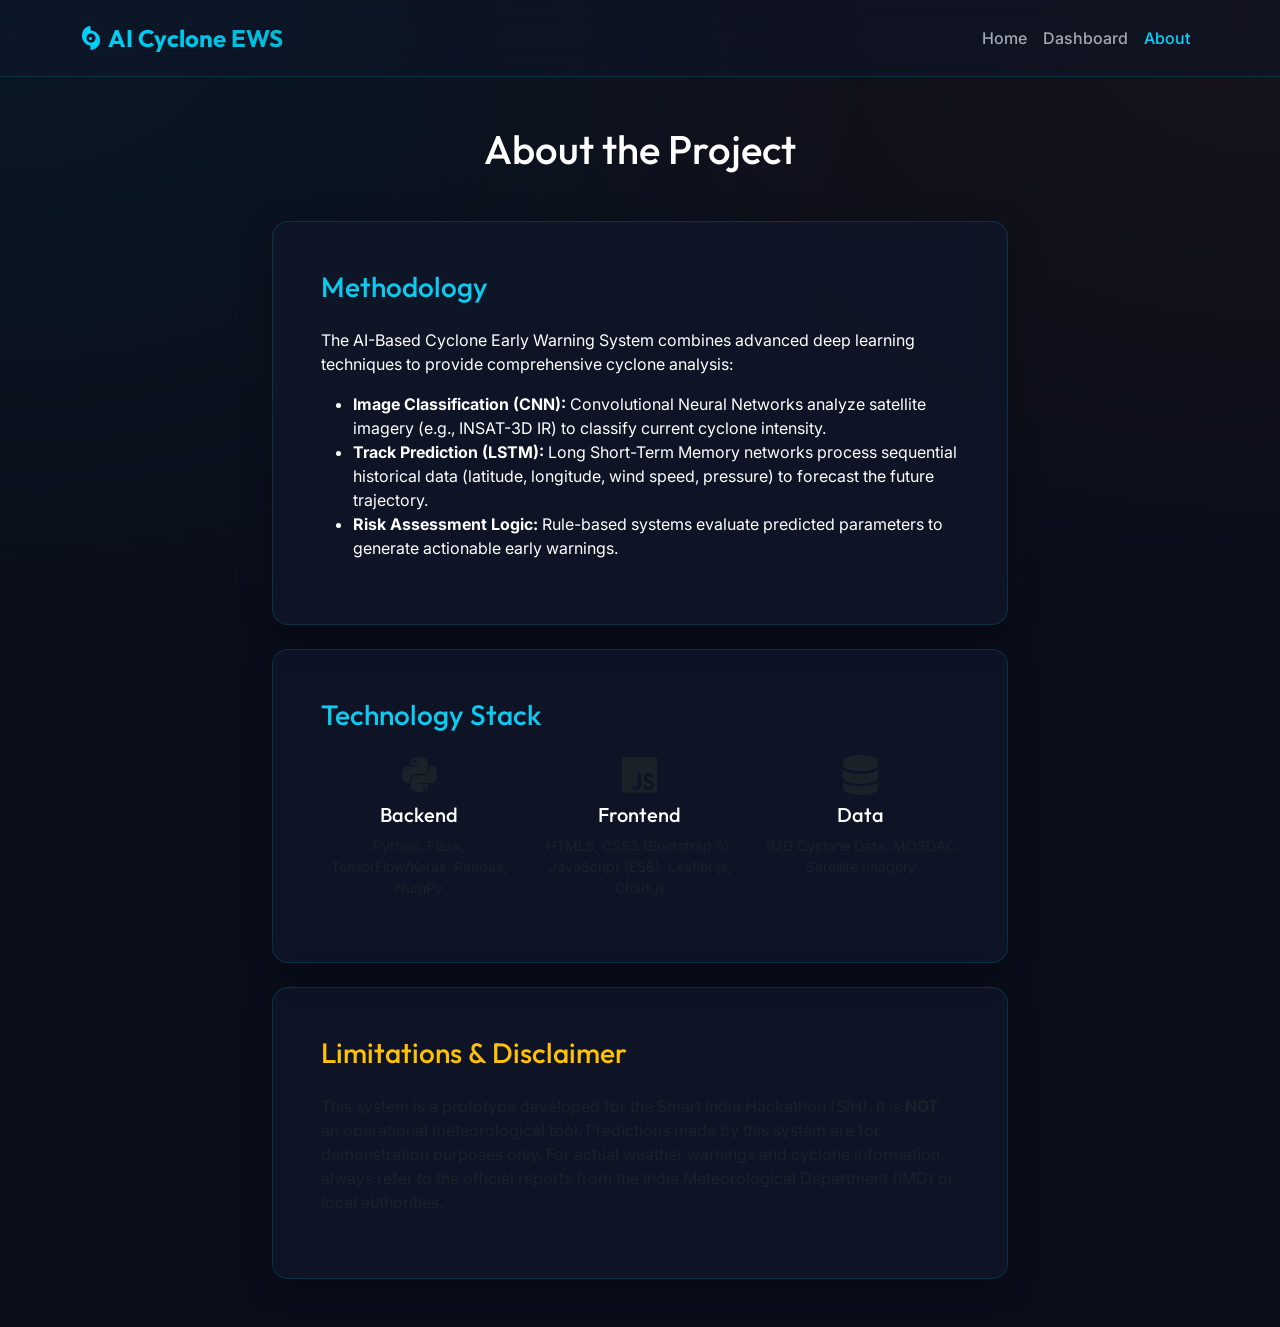
==== templates/about.html @ 35f4f4a5 "Add cyclone early warning system" ====
<!DOCTYPE html>
<html lang="en">
<head>
    <meta charset="UTF-8">
    <meta name="viewport" content="width=device-width, initial-scale=1.0">
    <title>AI Cyclone EWS | About</title>
    <link href="https://fonts.googleapis.com/css2?family=Inter:wght@300;400;500;600&family=Outfit:wght@400;600;700&display=swap" rel="stylesheet">
    <link href="https://cdn.jsdelivr.net/npm/bootstrap@5.3.0/dist/css/bootstrap.min.css" rel="stylesheet">
    <link rel="stylesheet" href="https://cdnjs.cloudflare.com/ajax/libs/font-awesome/6.4.0/css/all.min.css" />
    <link rel="stylesheet" href="/static/css/style.css">
</head>
<body>
    <!-- Navbar -->
    <nav class="navbar navbar-expand-lg navbar-dark navbar-glass sticky-top">
        <div class="container">
            <a class="navbar-brand" href="/">
                <i class="fa-solid fa-hurricane me-2 text-info"></i>AI Cyclone EWS
            </a>
            <button class="navbar-toggler" type="button" data-bs-toggle="collapse" data-bs-target="#navbarNav">
                <span class="navbar-toggler-icon"></span>
            </button>
            <div class="collapse navbar-collapse" id="navbarNav">
                <ul class="navbar-nav ms-auto">
                    <li class="nav-item"><a class="nav-link" href="/">Home</a></li>
                    <li class="nav-item"><a class="nav-link" href="/dashboard">Dashboard</a></li>
                    <li class="nav-item"><a class="nav-link active" href="/about">About</a></li>
                </ul>
            </div>
        </div>
    </nav>

    <div class="container py-5">
        <h1 class="mb-5 text-center">About the Project</h1>
        
        <div class="row g-4">
            <div class="col-md-8 offset-md-2">
                <div class="glass-card p-5 mb-4">
                    <h3 class="mb-4 text-info">Methodology</h3>
                    <p>The AI-Based Cyclone Early Warning System combines advanced deep learning techniques to provide comprehensive cyclone analysis:</p>
                    <ul>
                        <li><strong>Image Classification (CNN):</strong> Convolutional Neural Networks analyze satellite imagery (e.g., INSAT-3D IR) to classify current cyclone intensity.</li>
                        <li><strong>Track Prediction (LSTM):</strong> Long Short-Term Memory networks process sequential historical data (latitude, longitude, wind speed, pressure) to forecast the future trajectory.</li>
                        <li><strong>Risk Assessment Logic:</strong> Rule-based systems evaluate predicted parameters to generate actionable early warnings.</li>
                    </ul>
                </div>
                
                <div class="glass-card p-5 mb-4">
                    <h3 class="mb-4 text-info">Technology Stack</h3>
                    <div class="row text-center">
                        <div class="col-4">
                            <i class="fa-brands fa-python fs-1 text-muted mb-2"></i>
                            <h5>Backend</h5>
                            <p class="small text-muted">Python, Flask, TensorFlow/Keras, Pandas, NumPy</p>
                        </div>
                        <div class="col-4">
                            <i class="fa-brands fa-js fs-1 text-muted mb-2"></i>
                            <h5>Frontend</h5>
                            <p class="small text-muted">HTML5, CSS3 (Bootstrap 5), JavaScript (ES6), Leaflet.js, Chart.js</p>
                        </div>
                        <div class="col-4">
                            <i class="fa-solid fa-database fs-1 text-muted mb-2"></i>
                            <h5>Data</h5>
                            <p class="small text-muted">IMD Cyclone Data, MOSDAC Satellite Imagery</p>
                        </div>
                    </div>
                </div>

                <div class="glass-card p-5">
                    <h3 class="mb-4 text-warning">Limitations & Disclaimer</h3>
                    <p class="text-muted">This system is a prototype developed for the Smart India Hackathon (SIH). It is <strong>NOT</strong> an operational meteorological tool. Predictions made by this system are for demonstration purposes only. For actual weather warnings and cyclone information, always refer to the official reports from the India Meteorological Department (IMD) or local authorities.</p>
                </div>
            </div>
        </div>
    </div>

    <script src="https://cdn.jsdelivr.net/npm/bootstrap@5.3.0/dist/js/bootstrap.bundle.min.js"></script>
</body>
</html>
---- static/css/style.css ----
/* Professional dark-theme dashboard styling */

:root {
  --bg-main: #0a0e1a;
  --bg-card: rgba(16, 24, 43, 0.7);
  --bg-glass: rgba(16, 24, 43, 0.4);
  --accent-cyan: #00d4ff;
  --accent-teal: #00b8d4;
  --accent-orange: #ff6b35;
  --accent-red: #ff3366;
  --accent-green: #00e676;
  --accent-yellow: #ffd600;
  --text-main: #ffffff;
  --text-muted: #a0aab2;
  --border-color: rgba(0, 212, 255, 0.15);
  --gradient-primary: linear-gradient(135deg, var(--accent-cyan), var(--accent-teal));
  --gradient-warning: linear-gradient(135deg, var(--accent-orange), var(--accent-red));
  --font-body: 'Inter', sans-serif;
  --font-heading: 'Outfit', sans-serif;
}

body {
  background-color: var(--bg-main);
  color: var(--text-main);
  font-family: var(--font-body);
  background-image: 
    radial-gradient(at 0% 0%, rgba(0, 212, 255, 0.05) 0px, transparent 50%),
    radial-gradient(at 100% 0%, rgba(255, 107, 53, 0.05) 0px, transparent 50%);
  background-attachment: fixed;
  min-height: 100vh;
  overflow-x: hidden;
}

h1, h2, h3, h4, h5, h6, .navbar-brand {
  font-family: var(--font-heading);
}

/* Glassmorphism Cards */
.glass-card {
  background: var(--bg-card);
  backdrop-filter: blur(12px);
  -webkit-backdrop-filter: blur(12px);
  border: 1px solid var(--border-color);
  border-radius: 16px;
  box-shadow: 0 8px 32px 0 rgba(0, 0, 0, 0.3);
  transition: transform 0.3s ease, box-shadow 0.3s ease, border-color 0.3s ease;
}

.glass-card:hover {
  transform: translateY(-2px);
  box-shadow: 0 12px 40px 0 rgba(0, 212, 255, 0.1);
  border-color: rgba(0, 212, 255, 0.3);
}

/* Navbar */
.navbar-glass {
  background: var(--bg-glass);
  backdrop-filter: blur(16px);
  -webkit-backdrop-filter: blur(16px);
  border-bottom: 1px solid var(--border-color);
  padding: 15px 0;
}

.navbar-brand {
  font-weight: 700;
  font-size: 1.5rem;
  background: var(--gradient-primary);
  -webkit-background-clip: text;
  -webkit-text-fill-color: transparent;
}

.nav-link {
  color: var(--text-muted) !important;
  font-weight: 500;
  transition: color 0.3s ease;
}

.nav-link:hover, .nav-link.active {
  color: var(--accent-cyan) !important;
}

/* Buttons */
.btn-gradient {
  background: var(--gradient-primary);
  color: #fff;
  border: none;
  border-radius: 8px;
  padding: 10px 24px;
  font-weight: 600;
  letter-spacing: 0.5px;
  transition: all 0.3s ease;
  box-shadow: 0 4px 15px rgba(0, 212, 255, 0.2);
}

.btn-gradient:hover {
  transform: translateY(-2px);
  box-shadow: 0 6px 20px rgba(0, 212, 255, 0.4);
  color: #fff;
}

/* Status Cards Row */
.status-card {
  display: flex;
  align-items: center;
  padding: 1.25rem;
  height: 100%;
}

.status-icon {
  width: 50px;
  height: 50px;
  border-radius: 12px;
  display: flex;
  align-items: center;
  justify-content: center;
  font-size: 1.5rem;
  margin-right: 15px;
  background: rgba(255, 255, 255, 0.05);
}

.status-icon.cyan { color: var(--accent-cyan); background: rgba(0, 212, 255, 0.1); }
.status-icon.orange { color: var(--accent-orange); background: rgba(255, 107, 53, 0.1); }
.status-icon.yellow { color: var(--accent-yellow); background: rgba(255, 214, 0, 0.1); }
.status-icon.red { color: var(--accent-red); background: rgba(255, 51, 102, 0.1); }
.status-icon.green { color: var(--accent-green); background: rgba(0, 230, 118, 0.1); }

.status-info h6 {
  color: var(--text-muted);
  font-size: 0.85rem;
  text-transform: uppercase;
  letter-spacing: 1px;
  margin-bottom: 5px;
}

.status-info h3 {
  margin: 0;
  font-size: 1.5rem;
  font-weight: 600;
}

/* Map Container */
#cyclone-map {
  height: 550px;
  border-radius: 12px;
  width: 100%;
  background-color: #050811;
  z-index: 1;
}

/* Chart Container */
.chart-container {
  position: relative;
  height: 250px;
  width: 100%;
  padding: 10px;
}

/* Drag and Drop Upload Area */
.upload-area {
  border: 2px dashed var(--border-color);
  border-radius: 12px;
  padding: 30px;
  text-align: center;
  transition: all 0.3s ease;
  cursor: pointer;
  background: rgba(0, 212, 255, 0.02);
}

.upload-area:hover, .upload-area.dragover {
  border-color: var(--accent-cyan);
  background: rgba(0, 212, 255, 0.05);
}

.upload-icon {
  font-size: 3rem;
  color: var(--accent-cyan);
  margin-bottom: 15px;
}

#imagePreviewContainer {
  margin-top: 15px;
  display: none;
}

#imagePreview {
  max-width: 100%;
  max-height: 250px;
  border-radius: 8px;
  box-shadow: 0 4px 12px rgba(0, 0, 0, 0.2);
}

/* Warning Panel */
.warning-panel {
  border: 1px solid var(--accent-orange);
  background: linear-gradient(180deg, rgba(255, 107, 53, 0.1) 0%, rgba(16, 24, 43, 0.7) 100%);
  position: relative;
  overflow: hidden;
}

.warning-panel::before {
  content: '';
  position: absolute;
  top: 0;
  left: 0;
  width: 100%;
  height: 3px;
  background: var(--gradient-warning);
}

/* Table Styling */
.table-dark {
  background-color: transparent;
  color: var(--text-main);
}
.table-dark th {
  border-bottom: 1px solid var(--border-color);
  color: var(--text-muted);
  font-weight: 500;
  font-size: 0.85rem;
  text-transform: uppercase;
}
.table-dark td {
  border-bottom: 1px solid rgba(255, 255, 255, 0.05);
  vertical-align: middle;
}
.table-dark tbody tr:hover {
  background-color: rgba(255, 255, 255, 0.03);
}

/* Disclaimer & Banners */
.disclaimer-banner {
  background: rgba(0, 0, 0, 0.5);
  border-bottom: 1px solid var(--border-color);
  padding: 8px 0;
  font-size: 0.85rem;
  text-align: center;
  color: var(--text-muted);
}

.demo-banner {
  background: rgba(255, 214, 0, 0.15);
  border-left: 4px solid var(--accent-yellow);
  color: var(--accent-yellow);
  padding: 10px 15px;
  border-radius: 4px;
  font-weight: 500;
  margin-bottom: 20px;
}

/* Progress Bars */
.progress {
  height: 8px;
  background-color: rgba(255, 255, 255, 0.1);
  border-radius: 4px;
}
.progress-bar {
  background: var(--gradient-primary);
  border-radius: 4px;
}

/* Animations */
@keyframes pulse-red {
  0% { box-shadow: 0 0 0 0 rgba(255, 51, 102, 0.7); }
  70% { box-shadow: 0 0 0 15px rgba(255, 51, 102, 0); }
  100% { box-shadow: 0 0 0 0 rgba(255, 51, 102, 0); }
}

.pulse-high {
  animation: pulse-red 2s infinite;
  border-radius: 50%;
}

/* Custom Scrollbar */
::-webkit-scrollbar {
  width: 8px;
  height: 8px;
}
::-webkit-scrollbar-track {
  background: var(--bg-main);
}
::-webkit-scrollbar-thumb {
  background: rgba(255, 255, 255, 0.2);
  border-radius: 4px;
}
::-webkit-scrollbar-thumb:hover {
  background: var(--accent-cyan);
}

/* Form Controls */
.form-select, .form-control {
  background-color: rgba(0, 0, 0, 0.2);
  border: 1px solid var(--border-color);
  color: #fff;
}
.form-select:focus, .form-control:focus {
  background-color: rgba(0, 0, 0, 0.3);
  border-color: var(--accent-cyan);
  box-shadow: 0 0 0 0.25rem rgba(0, 212, 255, 0.25);
  color: #fff;
}
.form-select option {
  background-color: var(--bg-main);
  color: #fff;
}

/* Toast */
.toast-container {
  z-index: 1060;
}
.toast {
  background: var(--bg-card);
  backdrop-filter: blur(12px);
  border: 1px solid var(--border-color);
  color: white;
}
.toast-header {
  background: rgba(0, 0, 0, 0.2);
  color: white;
  border-bottom: 1px solid rgba(255, 255, 255, 0.1);
}

/* Custom Risk Badges */
.badge-risk-low { background-color: rgba(0, 230, 118, 0.2); color: var(--accent-green); border: 1px solid var(--accent-green); }
.badge-risk-moderate { background-color: rgba(255, 214, 0, 0.2); color: var(--accent-yellow); border: 1px solid var(--accent-yellow); }
.badge-risk-high { background-color: rgba(255, 107, 53, 0.2); color: var(--accent-orange); border: 1px solid var(--accent-orange); }
.badge-risk-extreme { background-color: rgba(255, 51, 102, 0.2); color: var(--accent-red); border: 1px solid var(--accent-red); }

/* Loaders */
.spinner-border {
  width: 1.5rem;
  height: 1.5rem;
  border-width: 0.2em;
}

/* Media Queries */
@media (max-width: 768px) {
  .status-card { margin-bottom: 15px; }
  #cyclone-map { height: 400px; }
}
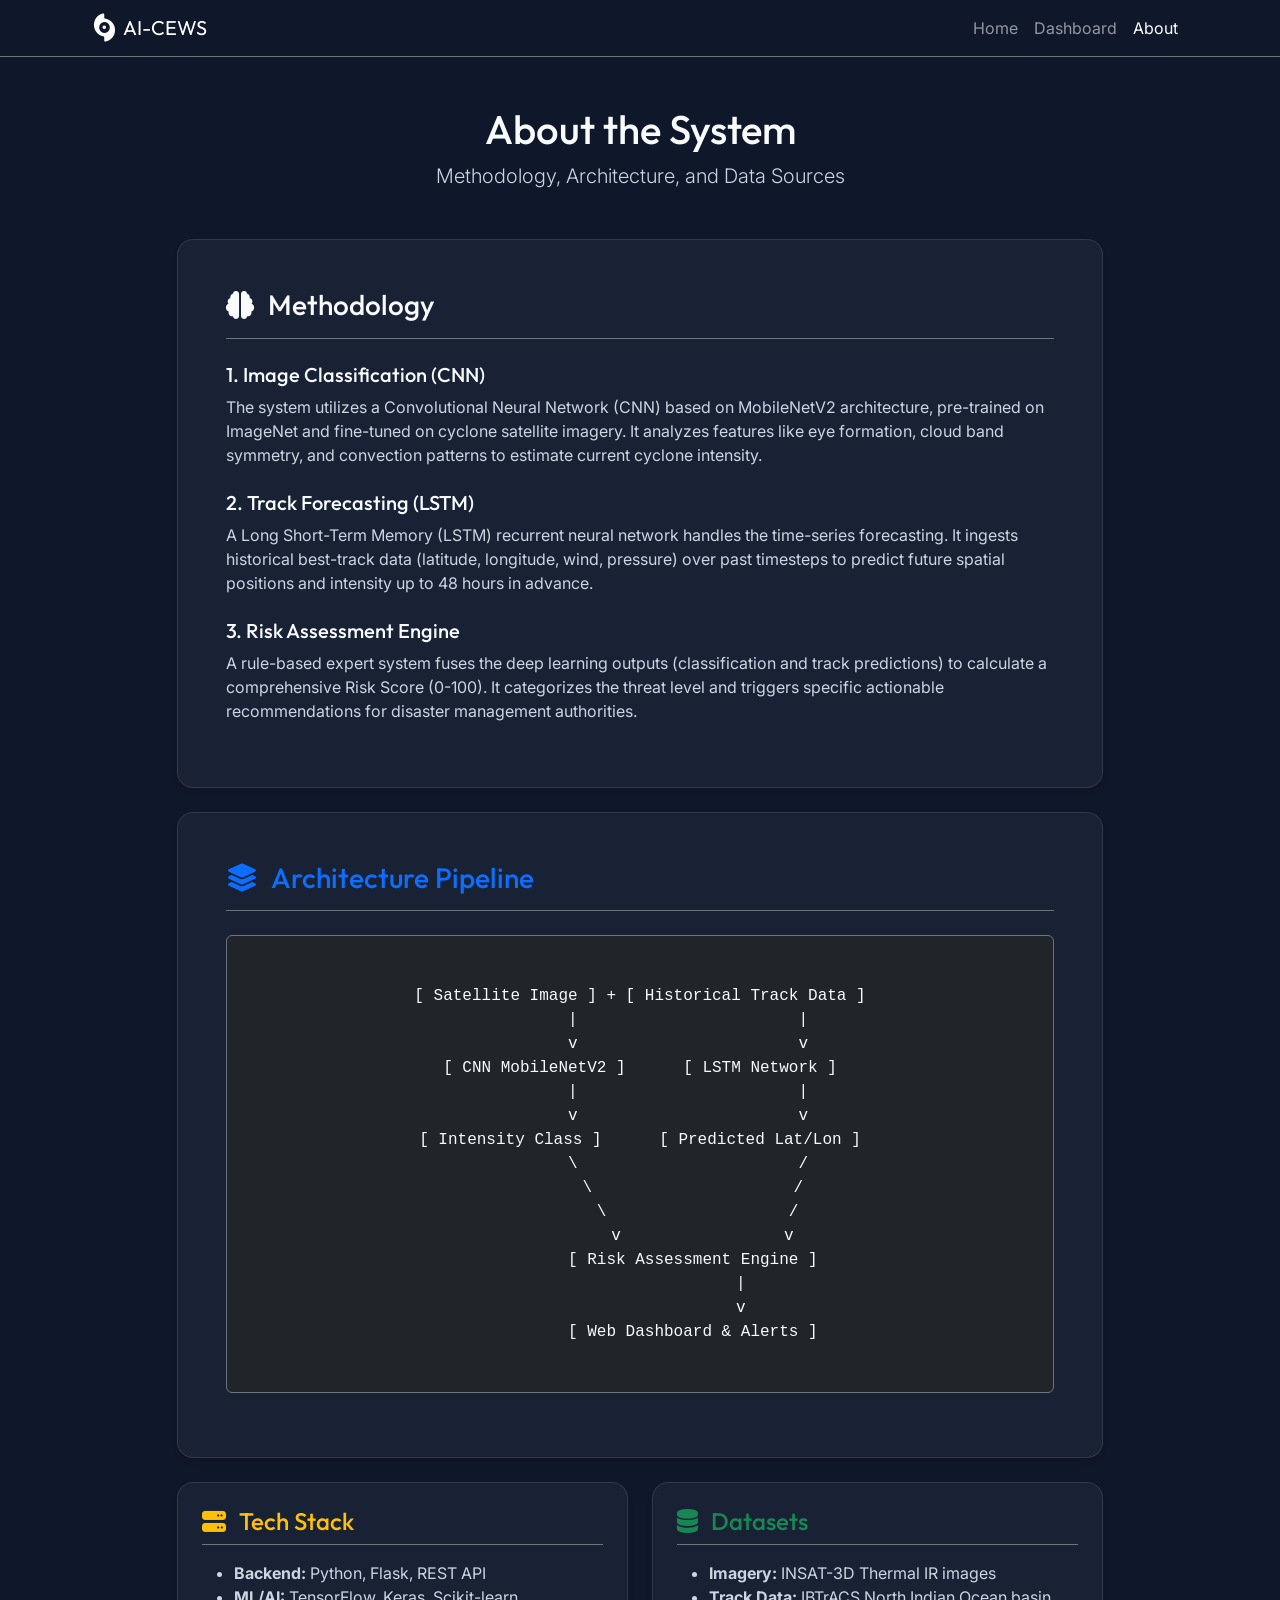
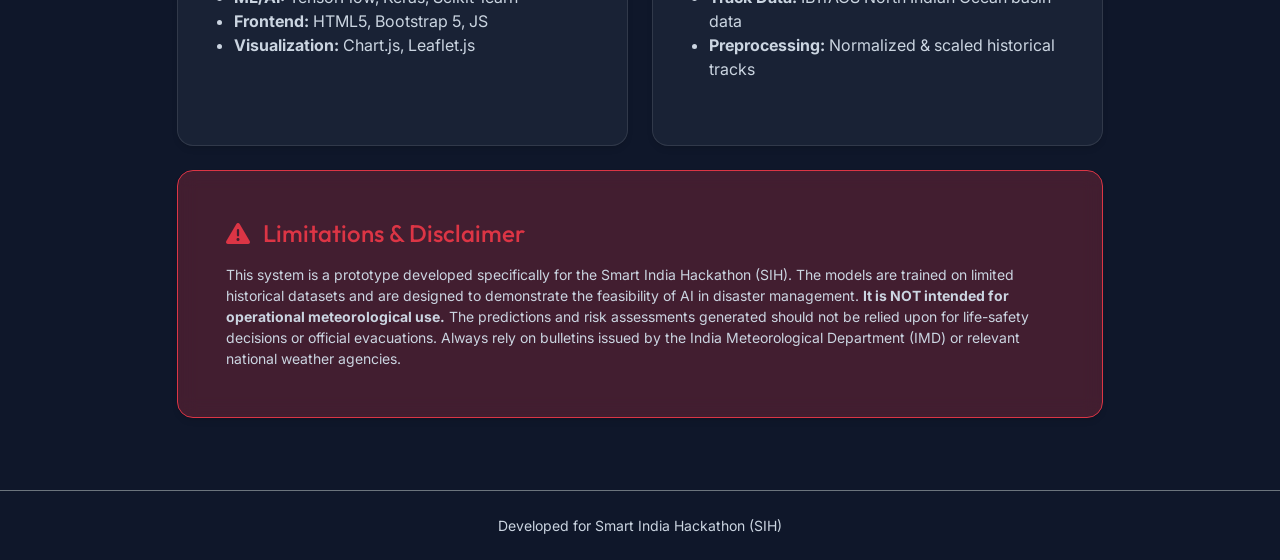
==== commit c623a66a: "Update cyclone warning system" ====
--- a/templates/about.html
+++ b/templates/about.html
@@ -3,24 +3,34 @@
 <head>
     <meta charset="UTF-8">
     <meta name="viewport" content="width=device-width, initial-scale=1.0">
-    <title>AI Cyclone EWS | About</title>
-    <link href="https://fonts.googleapis.com/css2?family=Inter:wght@300;400;500;600&family=Outfit:wght@400;600;700&display=swap" rel="stylesheet">
+    <title>AI Cyclone Early Warning System - About</title>
+    
+    <!-- Fonts -->
+    <link href="https://fonts.googleapis.com/css2?family=Inter:wght@300;400;500;600;700&family=Outfit:wght@400;600;800&display=swap" rel="stylesheet">
+    
+    <!-- Bootstrap CSS -->
     <link href="https://cdn.jsdelivr.net/npm/bootstrap@5.3.0/dist/css/bootstrap.min.css" rel="stylesheet">
-    <link rel="stylesheet" href="https://cdnjs.cloudflare.com/ajax/libs/font-awesome/6.4.0/css/all.min.css" />
+    
+    <!-- Font Awesome -->
+    <link rel="stylesheet" href="https://cdnjs.cloudflare.com/ajax/libs/font-awesome/6.4.0/css/all.min.css">
+    
+    <!-- Custom CSS -->
     <link rel="stylesheet" href="/static/css/style.css">
 </head>
 <body>
+
     <!-- Navbar -->
-    <nav class="navbar navbar-expand-lg navbar-dark navbar-glass sticky-top">
-        <div class="container">
-            <a class="navbar-brand" href="/">
-                <i class="fa-solid fa-hurricane me-2 text-info"></i>AI Cyclone EWS
+    <nav class="navbar navbar-expand-lg navbar-dark bg-darker border-bottom border-secondary">
+        <div class="container px-4">
+            <a class="navbar-brand brand-font d-flex align-items-center" href="/">
+                <i class="fas fa-hurricane text-cyan me-2 fs-3"></i>
+                AI-CEWS
             </a>
             <button class="navbar-toggler" type="button" data-bs-toggle="collapse" data-bs-target="#navbarNav">
                 <span class="navbar-toggler-icon"></span>
             </button>
             <div class="collapse navbar-collapse" id="navbarNav">
-                <ul class="navbar-nav ms-auto">
+                <ul class="navbar-nav ms-auto mb-2 mb-lg-0">
                     <li class="nav-item"><a class="nav-link" href="/">Home</a></li>
                     <li class="nav-item"><a class="nav-link" href="/dashboard">Dashboard</a></li>
                     <li class="nav-item"><a class="nav-link active" href="/about">About</a></li>
@@ -29,50 +39,110 @@
         </div>
     </nav>
 
+    <!-- Main Content -->
     <div class="container py-5">
-        <h1 class="mb-5 text-center">About the Project</h1>
-        
-        <div class="row g-4">
-            <div class="col-md-8 offset-md-2">
-                <div class="glass-card p-5 mb-4">
-                    <h3 class="mb-4 text-info">Methodology</h3>
-                    <p>The AI-Based Cyclone Early Warning System combines advanced deep learning techniques to provide comprehensive cyclone analysis:</p>
-                    <ul>
-                        <li><strong>Image Classification (CNN):</strong> Convolutional Neural Networks analyze satellite imagery (e.g., INSAT-3D IR) to classify current cyclone intensity.</li>
-                        <li><strong>Track Prediction (LSTM):</strong> Long Short-Term Memory networks process sequential historical data (latitude, longitude, wind speed, pressure) to forecast the future trajectory.</li>
-                        <li><strong>Risk Assessment Logic:</strong> Rule-based systems evaluate predicted parameters to generate actionable early warnings.</li>
-                    </ul>
+        <div class="row justify-content-center">
+            <div class="col-lg-10">
+                
+                <div class="text-center mb-5">
+                    <h1 class="brand-font">About the System</h1>
+                    <p class="text-muted lead">Methodology, Architecture, and Data Sources</p>
                 </div>
-                
-                <div class="glass-card p-5 mb-4">
-                    <h3 class="mb-4 text-info">Technology Stack</h3>
-                    <div class="row text-center">
-                        <div class="col-4">
-                            <i class="fa-brands fa-python fs-1 text-muted mb-2"></i>
-                            <h5>Backend</h5>
-                            <p class="small text-muted">Python, Flask, TensorFlow/Keras, Pandas, NumPy</p>
+
+                <div class="glass-card mb-4 p-4 p-md-5">
+                    <h3 class="brand-font border-bottom border-secondary pb-3 mb-4 text-cyan">
+                        <i class="fas fa-brain me-2"></i> Methodology
+                    </h3>
+                    <div class="mb-4">
+                        <h5>1. Image Classification (CNN)</h5>
+                        <p class="text-muted">
+                            The system utilizes a Convolutional Neural Network (CNN) based on MobileNetV2 architecture, pre-trained on ImageNet and fine-tuned on cyclone satellite imagery. It analyzes features like eye formation, cloud band symmetry, and convection patterns to estimate current cyclone intensity.
+                        </p>
+                    </div>
+                    <div class="mb-4">
+                        <h5>2. Track Forecasting (LSTM)</h5>
+                        <p class="text-muted">
+                            A Long Short-Term Memory (LSTM) recurrent neural network handles the time-series forecasting. It ingests historical best-track data (latitude, longitude, wind, pressure) over past timesteps to predict future spatial positions and intensity up to 48 hours in advance.
+                        </p>
+                    </div>
+                    <div>
+                        <h5>3. Risk Assessment Engine</h5>
+                        <p class="text-muted">
+                            A rule-based expert system fuses the deep learning outputs (classification and track predictions) to calculate a comprehensive Risk Score (0-100). It categorizes the threat level and triggers specific actionable recommendations for disaster management authorities.
+                        </p>
+                    </div>
+                </div>
+
+                <div class="glass-card mb-4 p-4 p-md-5">
+                    <h3 class="brand-font border-bottom border-secondary pb-3 mb-4 text-primary">
+                        <i class="fas fa-layer-group me-2"></i> Architecture Pipeline
+                    </h3>
+                    <div class="bg-dark p-4 rounded border border-secondary font-monospace text-center mb-3 overflow-auto" style="white-space: pre;">
+[ Satellite Image ] + [ Historical Track Data ]
+          |                       |
+          v                       v
+[ CNN MobileNetV2 ]      [ LSTM Network ]
+          |                       |
+          v                       v
+[ Intensity Class ]      [ Predicted Lat/Lon ]
+          \                       /
+           \                     /
+            \                   /
+             v                 v
+           [ Risk Assessment Engine ]
+                     |
+                     v
+           [ Web Dashboard & Alerts ]
+                    </div>
+                </div>
+
+                <div class="row g-4 mb-4">
+                    <div class="col-md-6">
+                        <div class="glass-card p-4 h-100">
+                            <h4 class="brand-font border-bottom border-secondary pb-2 mb-3 text-warning">
+                                <i class="fas fa-server me-2"></i> Tech Stack
+                            </h4>
+                            <ul class="text-muted">
+                                <li><strong>Backend:</strong> Python, Flask, REST API</li>
+                                <li><strong>ML/AI:</strong> TensorFlow, Keras, Scikit-learn</li>
+                                <li><strong>Frontend:</strong> HTML5, Bootstrap 5, JS</li>
+                                <li><strong>Visualization:</strong> Chart.js, Leaflet.js</li>
+                            </ul>
                         </div>
-                        <div class="col-4">
-                            <i class="fa-brands fa-js fs-1 text-muted mb-2"></i>
-                            <h5>Frontend</h5>
-                            <p class="small text-muted">HTML5, CSS3 (Bootstrap 5), JavaScript (ES6), Leaflet.js, Chart.js</p>
-                        </div>
-                        <div class="col-4">
-                            <i class="fa-solid fa-database fs-1 text-muted mb-2"></i>
-                            <h5>Data</h5>
-                            <p class="small text-muted">IMD Cyclone Data, MOSDAC Satellite Imagery</p>
+                    </div>
+                    <div class="col-md-6">
+                        <div class="glass-card p-4 h-100">
+                            <h4 class="brand-font border-bottom border-secondary pb-2 mb-3 text-success">
+                                <i class="fas fa-database me-2"></i> Datasets
+                            </h4>
+                            <ul class="text-muted">
+                                <li><strong>Imagery:</strong> INSAT-3D Thermal IR images</li>
+                                <li><strong>Track Data:</strong> IBTrACS North Indian Ocean basin data</li>
+                                <li><strong>Preprocessing:</strong> Normalized & scaled historical tracks</li>
+                            </ul>
                         </div>
                     </div>
                 </div>
 
-                <div class="glass-card p-5">
-                    <h3 class="mb-4 text-warning">Limitations & Disclaimer</h3>
-                    <p class="text-muted">This system is a prototype developed for the Smart India Hackathon (SIH). It is <strong>NOT</strong> an operational meteorological tool. Predictions made by this system are for demonstration purposes only. For actual weather warnings and cyclone information, always refer to the official reports from the India Meteorological Department (IMD) or local authorities.</p>
+                <div class="glass-card p-4 p-md-5 bg-opacity-25 bg-danger border-danger">
+                    <h4 class="text-danger mb-3"><i class="fas fa-exclamation-triangle me-2"></i> Limitations & Disclaimer</h4>
+                    <p class="text-muted mb-0 small">
+                        This system is a prototype developed specifically for the Smart India Hackathon (SIH). The models are trained on limited historical datasets and are designed to demonstrate the feasibility of AI in disaster management. 
+                        <strong>It is NOT intended for operational meteorological use.</strong> The predictions and risk assessments generated should not be relied upon for life-safety decisions or official evacuations. Always rely on bulletins issued by the India Meteorological Department (IMD) or relevant national weather agencies.
+                    </p>
                 </div>
+
             </div>
         </div>
     </div>
 
+    <!-- Footer -->
+    <footer class="bg-darker border-top border-secondary py-4 mt-auto">
+        <div class="container text-center">
+            <p class="text-muted small mb-0">Developed for Smart India Hackathon (SIH)</p>
+        </div>
+    </footer>
+
     <script src="https://cdn.jsdelivr.net/npm/bootstrap@5.3.0/dist/js/bootstrap.bundle.min.js"></script>
 </body>
 </html>
--- a/static/css/style.css
+++ b/static/css/style.css
@@ -1,339 +1,244 @@
-/* Professional dark-theme dashboard styling */
-
 :root {
-  --bg-main: #0a0e1a;
-  --bg-card: rgba(16, 24, 43, 0.7);
-  --bg-glass: rgba(16, 24, 43, 0.4);
-  --accent-cyan: #00d4ff;
-  --accent-teal: #00b8d4;
-  --accent-orange: #ff6b35;
-  --accent-red: #ff3366;
-  --accent-green: #00e676;
-  --accent-yellow: #ffd600;
-  --text-main: #ffffff;
-  --text-muted: #a0aab2;
-  --border-color: rgba(0, 212, 255, 0.15);
-  --gradient-primary: linear-gradient(135deg, var(--accent-cyan), var(--accent-teal));
-  --gradient-warning: linear-gradient(135deg, var(--accent-orange), var(--accent-red));
-  --font-body: 'Inter', sans-serif;
-  --font-heading: 'Outfit', sans-serif;
+  --bg-dark: #0f172a;
+  --bg-darker: #020617;
+  --card-bg: rgba(30, 41, 59, 0.7);
+  --border-color: rgba(255, 255, 255, 0.1);
+  --text-main: #f8fafc;
+  --text-muted: #cbd5e1;
+  --accent-blue: #3b82f6;
+  --accent-cyan: #06b6d4;
+  --accent-purple: #8b5cf6;
+  --success: #10b981;
+  --warning: #f59e0b;
+  --danger: #ef4444;
+}
+
+/* Keep all application copy legible on the cyclone dark theme. */
+.text-dark {
+  color: var(--text-main) !important;
+}
+
+/* Bootstrap's .text-muted uses --bs-secondary-color, which can resolve to a
+   dark value in some browser/theme combinations.  These labels sit on navy
+   cards, so always give them a readable light value. */
+.text-muted,
+.form-label.text-muted,
+.nav-link.text-muted {
+  color: var(--text-muted) !important;
+  opacity: 1 !important;
+}
+
+.card-title.text-muted,
+.glass-card .row.text-muted {
+  color: #e2e8f0 !important;
+}
+
+.prototype-alert {
+  background: #7c3d00;
+  color: #fff7ed;
+  border-bottom: 1px solid #f59e0b;
+}
+
+/* Leaflet creates its own light surfaces; explicitly avoid default near-black
+   copy so map popups match the application palette. */
+.leaflet-popup-content-wrapper,
+.leaflet-popup-tip,
+.leaflet-control-layers {
+  background: #172033;
+  color: var(--text-main);
+}
+.leaflet-popup-content,
+.leaflet-control-layers label {
+  color: var(--text-main);
 }
 
 body {
-  background-color: var(--bg-main);
-  color: var(--text-main);
-  font-family: var(--font-body);
-  background-image: 
-    radial-gradient(at 0% 0%, rgba(0, 212, 255, 0.05) 0px, transparent 50%),
-    radial-gradient(at 100% 0%, rgba(255, 107, 53, 0.05) 0px, transparent 50%);
-  background-attachment: fixed;
-  min-height: 100vh;
-  overflow-x: hidden;
-}
-
-h1, h2, h3, h4, h5, h6, .navbar-brand {
-  font-family: var(--font-heading);
-}
-
-/* Glassmorphism Cards */
+  background-color: var(--bg-dark);
+  color: var(--text-main);
+  font-family: 'Inter', sans-serif;
+  scroll-behavior: smooth;
+  margin: 0;
+  padding: 0;
+}
+
+h1, h2, h3, h4, h5, h6, .brand-font {
+  font-family: 'Outfit', sans-serif;
+}
+
+.system-header {
+  text-align: center;
+  padding: 2rem 0 1rem;
+  background: linear-gradient(to bottom, var(--bg-darker), transparent);
+}
+
 .glass-card {
-  background: var(--bg-card);
-  backdrop-filter: blur(12px);
-  -webkit-backdrop-filter: blur(12px);
+  background: var(--card-bg);
+  backdrop-filter: blur(10px);
+  -webkit-backdrop-filter: blur(10px);
   border: 1px solid var(--border-color);
-  border-radius: 16px;
-  box-shadow: 0 8px 32px 0 rgba(0, 0, 0, 0.3);
-  transition: transform 0.3s ease, box-shadow 0.3s ease, border-color 0.3s ease;
+  border-radius: 1rem;
+  box-shadow: 0 4px 6px -1px rgba(0, 0, 0, 0.1), 0 2px 4px -1px rgba(0, 0, 0, 0.06);
+  padding: 1.5rem;
+  margin-bottom: 1.5rem;
+  transition: transform 0.3s ease, box-shadow 0.3s ease;
 }
 
 .glass-card:hover {
   transform: translateY(-2px);
-  box-shadow: 0 12px 40px 0 rgba(0, 212, 255, 0.1);
-  border-color: rgba(0, 212, 255, 0.3);
-}
-
-/* Navbar */
-.navbar-glass {
-  background: var(--bg-glass);
-  backdrop-filter: blur(16px);
-  -webkit-backdrop-filter: blur(16px);
-  border-bottom: 1px solid var(--border-color);
-  padding: 15px 0;
-}
-
-.navbar-brand {
-  font-weight: 700;
-  font-size: 1.5rem;
-  background: var(--gradient-primary);
-  -webkit-background-clip: text;
-  -webkit-text-fill-color: transparent;
-}
-
-.nav-link {
-  color: var(--text-muted) !important;
-  font-weight: 500;
-  transition: color 0.3s ease;
-}
-
-.nav-link:hover, .nav-link.active {
-  color: var(--accent-cyan) !important;
-}
-
-/* Buttons */
-.btn-gradient {
-  background: var(--gradient-primary);
-  color: #fff;
-  border: none;
-  border-radius: 8px;
-  padding: 10px 24px;
-  font-weight: 600;
-  letter-spacing: 0.5px;
-  transition: all 0.3s ease;
-  box-shadow: 0 4px 15px rgba(0, 212, 255, 0.2);
-}
-
-.btn-gradient:hover {
-  transform: translateY(-2px);
-  box-shadow: 0 6px 20px rgba(0, 212, 255, 0.4);
-  color: #fff;
-}
-
-/* Status Cards Row */
+  box-shadow: 0 10px 15px -3px rgba(0, 0, 0, 0.1), 0 4px 6px -2px rgba(0, 0, 0, 0.05);
+}
+
 .status-card {
   display: flex;
   align-items: center;
-  padding: 1.25rem;
-  height: 100%;
+  gap: 1rem;
 }
 
 .status-icon {
-  width: 50px;
-  height: 50px;
+  width: 48px;
+  height: 48px;
   border-radius: 12px;
   display: flex;
   align-items: center;
   justify-content: center;
   font-size: 1.5rem;
-  margin-right: 15px;
   background: rgba(255, 255, 255, 0.05);
 }
 
-.status-icon.cyan { color: var(--accent-cyan); background: rgba(0, 212, 255, 0.1); }
-.status-icon.orange { color: var(--accent-orange); background: rgba(255, 107, 53, 0.1); }
-.status-icon.yellow { color: var(--accent-yellow); background: rgba(255, 214, 0, 0.1); }
-.status-icon.red { color: var(--accent-red); background: rgba(255, 51, 102, 0.1); }
-.status-icon.green { color: var(--accent-green); background: rgba(0, 230, 118, 0.1); }
-
-.status-info h6 {
-  color: var(--text-muted);
-  font-size: 0.85rem;
+.btn-gradient {
+  background: linear-gradient(135deg, var(--accent-blue), var(--accent-cyan));
+  color: white;
+  border: none;
+  transition: all 0.3s ease;
+}
+
+.btn-gradient:hover {
+  background: linear-gradient(135deg, var(--accent-cyan), var(--accent-blue));
+  transform: scale(1.02);
+  color: white;
+}
+
+.upload-area {
+  border: 2px dashed var(--border-color);
+  border-radius: 1rem;
+  padding: 2rem;
+  text-align: center;
+  cursor: pointer;
+  transition: all 0.3s ease;
+  background: rgba(255,255,255,0.02);
+}
+
+.upload-area:hover, .upload-area.drag-over {
+  border-color: var(--accent-blue);
+  background: rgba(59, 130, 246, 0.1);
+}
+
+.warning-panel {
+  border-left: 4px solid var(--warning);
+  background: rgba(245, 158, 11, 0.1);
+  padding: 1.25rem;
+  border-radius: 0 0.5rem 0.5rem 0;
+  margin-bottom: 1rem;
+}
+
+.warning-panel.danger {
+  border-left-color: var(--danger);
+  background: rgba(239, 68, 68, 0.1);
+}
+
+.warning-panel.success {
+  border-left-color: var(--success);
+  background: rgba(16, 185, 129, 0.1);
+}
+
+/* Hero Section */
+.hero-section {
+  padding: 6rem 0 4rem;
+  text-align: center;
+  background: radial-gradient(circle at center, rgba(59, 130, 246, 0.15) 0%, transparent 70%);
+}
+
+.hero-title {
+  font-size: 3.5rem;
+  font-weight: 800;
+  background: linear-gradient(135deg, var(--accent-blue), var(--accent-purple), var(--accent-cyan));
+  -webkit-background-clip: text;
+  -webkit-text-fill-color: transparent;
+  margin-bottom: 1.5rem;
+}
+
+.feature-card {
+  height: 100%;
+}
+
+.feature-icon {
+  font-size: 2.5rem;
+  color: var(--accent-cyan);
+  margin-bottom: 1.5rem;
+}
+
+.badge-demo {
+  background: linear-gradient(135deg, #f59e0b, #ef4444);
+  color: white;
+  padding: 0.35em 0.65em;
+  font-size: 0.75em;
+  font-weight: 700;
+  border-radius: 0.25rem;
   text-transform: uppercase;
   letter-spacing: 1px;
-  margin-bottom: 5px;
-}
-
-.status-info h3 {
-  margin: 0;
-  font-size: 1.5rem;
-  font-weight: 600;
-}
-
-/* Map Container */
+}
+
+@keyframes pulse-red {
+  0% { box-shadow: 0 0 0 0 rgba(239, 68, 68, 0.7); }
+  70% { box-shadow: 0 0 0 10px rgba(239, 68, 68, 0); }
+  100% { box-shadow: 0 0 0 0 rgba(239, 68, 68, 0); }
+}
+
+.pulse-red-element {
+  animation: pulse-red 2s infinite;
+  border-radius: 50%;
+}
+
 #cyclone-map {
   height: 550px;
-  border-radius: 12px;
   width: 100%;
-  background-color: #050811;
+  border-radius: 0.5rem;
   z-index: 1;
 }
 
-/* Chart Container */
-.chart-container {
-  position: relative;
-  height: 250px;
-  width: 100%;
-  padding: 10px;
-}
-
-/* Drag and Drop Upload Area */
-.upload-area {
-  border: 2px dashed var(--border-color);
-  border-radius: 12px;
-  padding: 30px;
-  text-align: center;
-  transition: all 0.3s ease;
-  cursor: pointer;
-  background: rgba(0, 212, 255, 0.02);
-}
-
-.upload-area:hover, .upload-area.dragover {
-  border-color: var(--accent-cyan);
-  background: rgba(0, 212, 255, 0.05);
-}
-
-.upload-icon {
-  font-size: 3rem;
-  color: var(--accent-cyan);
-  margin-bottom: 15px;
-}
-
+/* Image preview styling */
 #imagePreviewContainer {
-  margin-top: 15px;
-  display: none;
+  margin-top: 1rem;
+  text-align: center;
 }
 
 #imagePreview {
   max-width: 100%;
-  max-height: 250px;
-  border-radius: 8px;
-  box-shadow: 0 4px 12px rgba(0, 0, 0, 0.2);
-}
-
-/* Warning Panel */
-.warning-panel {
-  border: 1px solid var(--accent-orange);
-  background: linear-gradient(180deg, rgba(255, 107, 53, 0.1) 0%, rgba(16, 24, 43, 0.7) 100%);
-  position: relative;
-  overflow: hidden;
-}
-
-.warning-panel::before {
-  content: '';
-  position: absolute;
-  top: 0;
-  left: 0;
-  width: 100%;
-  height: 3px;
-  background: var(--gradient-warning);
-}
-
-/* Table Styling */
-.table-dark {
+  max-height: 300px;
+  border-radius: 0.5rem;
+}
+
+/* Table styling for dark theme */
+.table-dark-custom {
+  color: var(--text-main);
   background-color: transparent;
-  color: var(--text-main);
-}
-.table-dark th {
+}
+.table-dark-custom th {
   border-bottom: 1px solid var(--border-color);
   color: var(--text-muted);
-  font-weight: 500;
-  font-size: 0.85rem;
-  text-transform: uppercase;
-}
-.table-dark td {
-  border-bottom: 1px solid rgba(255, 255, 255, 0.05);
+  font-weight: 600;
+}
+.table-dark-custom td {
+  border-bottom: 1px solid var(--border-color);
   vertical-align: middle;
 }
-.table-dark tbody tr:hover {
-  background-color: rgba(255, 255, 255, 0.03);
-}
-
-/* Disclaimer & Banners */
-.disclaimer-banner {
-  background: rgba(0, 0, 0, 0.5);
-  border-bottom: 1px solid var(--border-color);
-  padding: 8px 0;
-  font-size: 0.85rem;
-  text-align: center;
-  color: var(--text-muted);
-}
-
-.demo-banner {
-  background: rgba(255, 214, 0, 0.15);
-  border-left: 4px solid var(--accent-yellow);
-  color: var(--accent-yellow);
-  padding: 10px 15px;
-  border-radius: 4px;
-  font-weight: 500;
-  margin-bottom: 20px;
-}
-
-/* Progress Bars */
-.progress {
-  height: 8px;
-  background-color: rgba(255, 255, 255, 0.1);
-  border-radius: 4px;
-}
-.progress-bar {
-  background: var(--gradient-primary);
-  border-radius: 4px;
-}
-
-/* Animations */
-@keyframes pulse-red {
-  0% { box-shadow: 0 0 0 0 rgba(255, 51, 102, 0.7); }
-  70% { box-shadow: 0 0 0 15px rgba(255, 51, 102, 0); }
-  100% { box-shadow: 0 0 0 0 rgba(255, 51, 102, 0); }
-}
-
-.pulse-high {
-  animation: pulse-red 2s infinite;
-  border-radius: 50%;
-}
-
-/* Custom Scrollbar */
-::-webkit-scrollbar {
-  width: 8px;
-  height: 8px;
-}
-::-webkit-scrollbar-track {
-  background: var(--bg-main);
-}
-::-webkit-scrollbar-thumb {
-  background: rgba(255, 255, 255, 0.2);
-  border-radius: 4px;
-}
-::-webkit-scrollbar-thumb:hover {
-  background: var(--accent-cyan);
-}
-
-/* Form Controls */
-.form-select, .form-control {
-  background-color: rgba(0, 0, 0, 0.2);
-  border: 1px solid var(--border-color);
-  color: #fff;
-}
-.form-select:focus, .form-control:focus {
-  background-color: rgba(0, 0, 0, 0.3);
-  border-color: var(--accent-cyan);
-  box-shadow: 0 0 0 0.25rem rgba(0, 212, 255, 0.25);
-  color: #fff;
-}
-.form-select option {
-  background-color: var(--bg-main);
-  color: #fff;
-}
-
-/* Toast */
-.toast-container {
-  z-index: 1060;
-}
-.toast {
-  background: var(--bg-card);
-  backdrop-filter: blur(12px);
-  border: 1px solid var(--border-color);
-  color: white;
-}
-.toast-header {
-  background: rgba(0, 0, 0, 0.2);
-  color: white;
-  border-bottom: 1px solid rgba(255, 255, 255, 0.1);
-}
-
-/* Custom Risk Badges */
-.badge-risk-low { background-color: rgba(0, 230, 118, 0.2); color: var(--accent-green); border: 1px solid var(--accent-green); }
-.badge-risk-moderate { background-color: rgba(255, 214, 0, 0.2); color: var(--accent-yellow); border: 1px solid var(--accent-yellow); }
-.badge-risk-high { background-color: rgba(255, 107, 53, 0.2); color: var(--accent-orange); border: 1px solid var(--accent-orange); }
-.badge-risk-extreme { background-color: rgba(255, 51, 102, 0.2); color: var(--accent-red); border: 1px solid var(--accent-red); }
-
-/* Loaders */
-.spinner-border {
-  width: 1.5rem;
-  height: 1.5rem;
-  border-width: 0.2em;
-}
-
-/* Media Queries */
+
+/* Responsive adjustments */
 @media (max-width: 768px) {
-  .status-card { margin-bottom: 15px; }
-  #cyclone-map { height: 400px; }
-}
+  .hero-title {
+    font-size: 2.5rem;
+  }
+  .system-header {
+    padding: 1rem 0;
+  }
+}
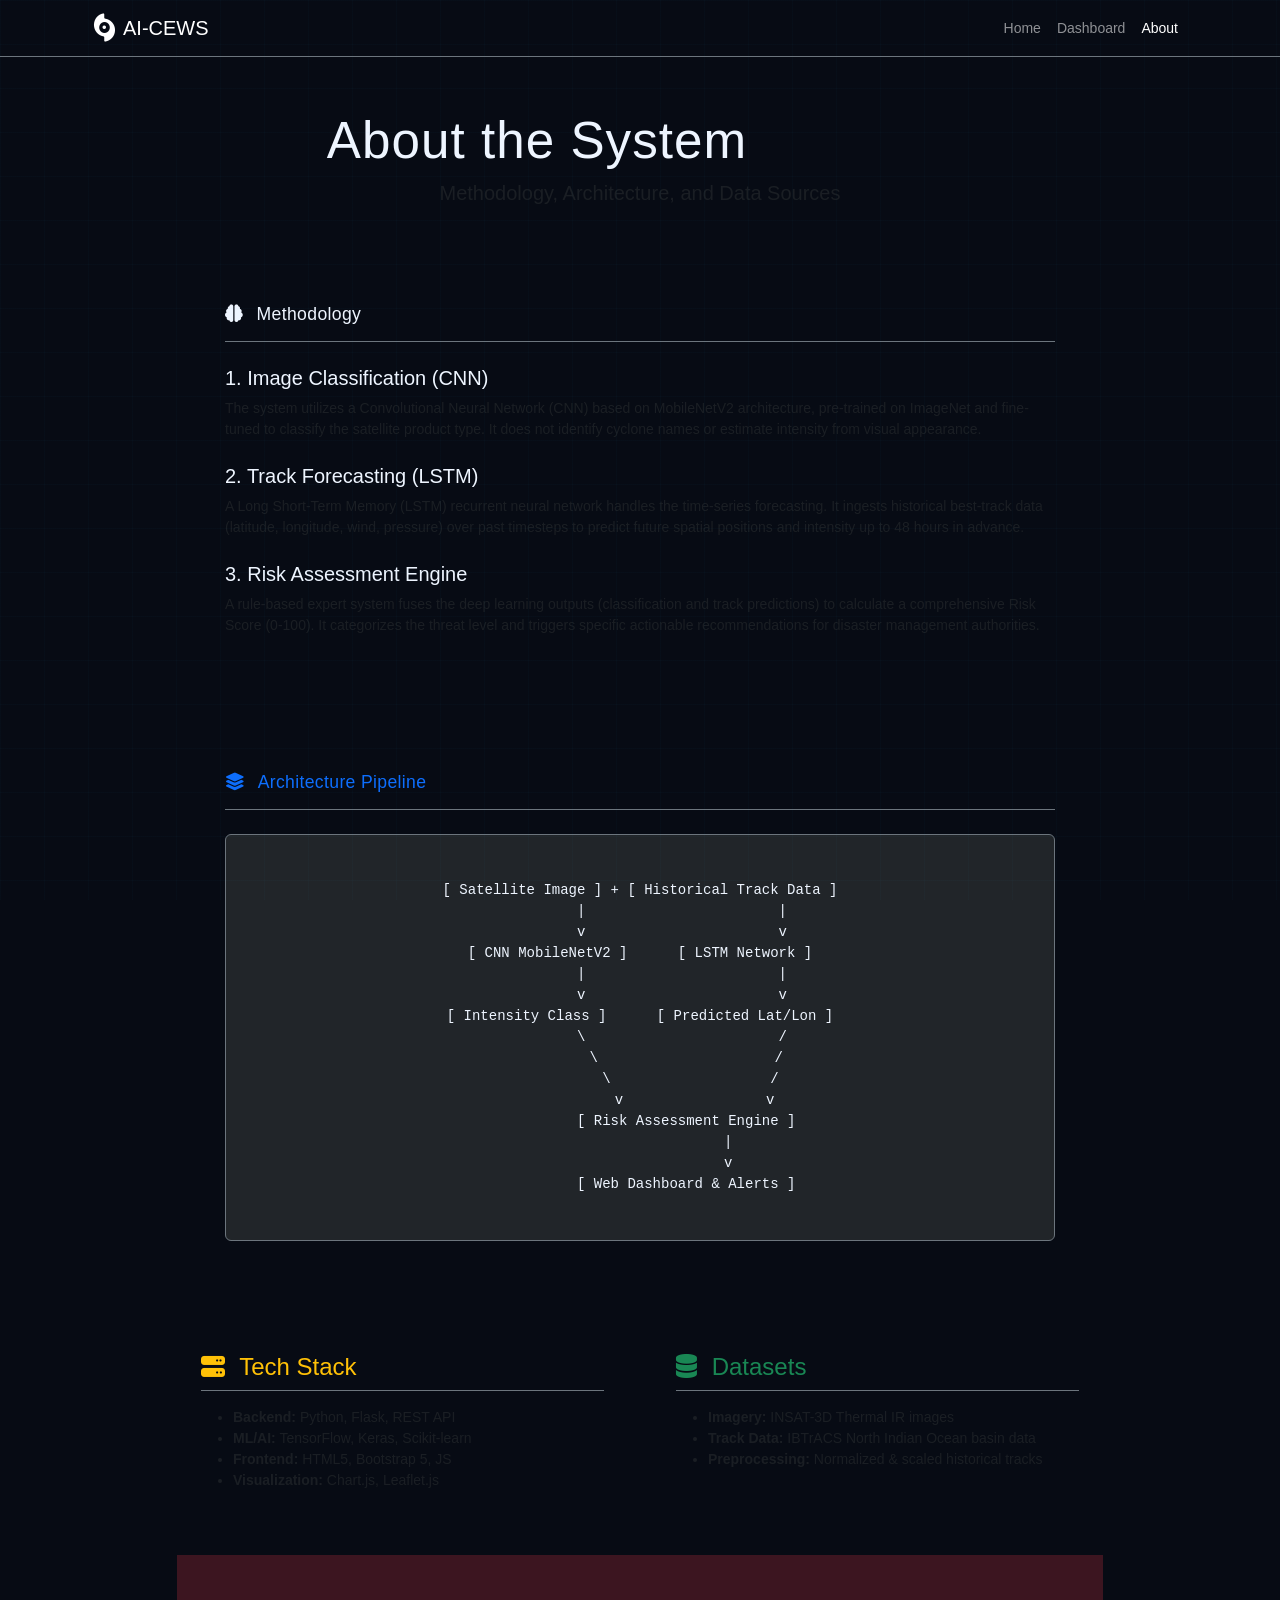
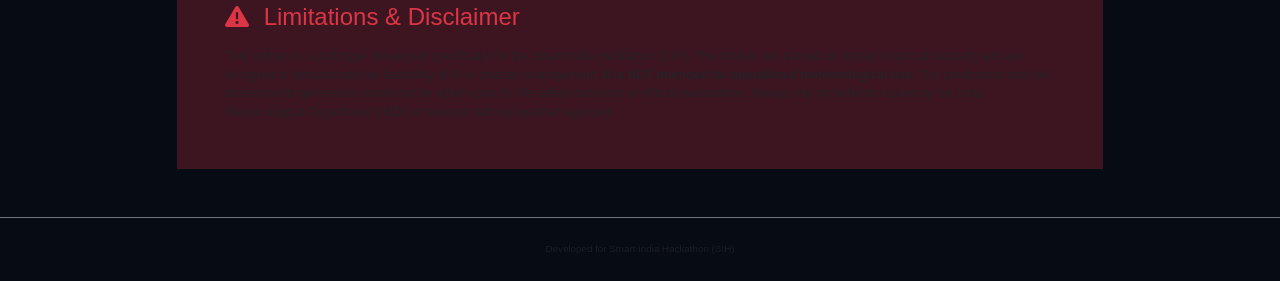
==== commit 678649a5: "Finalize cyclone intelligence system updates" ====
--- a/templates/about.html
+++ b/templates/about.html
@@ -56,7 +56,7 @@
                     <div class="mb-4">
                         <h5>1. Image Classification (CNN)</h5>
                         <p class="text-muted">
-                            The system utilizes a Convolutional Neural Network (CNN) based on MobileNetV2 architecture, pre-trained on ImageNet and fine-tuned on cyclone satellite imagery. It analyzes features like eye formation, cloud band symmetry, and convection patterns to estimate current cyclone intensity.
+                            The system utilizes a Convolutional Neural Network (CNN) based on MobileNetV2 architecture, pre-trained on ImageNet and fine-tuned to classify the satellite product type. It does not identify cyclone names or estimate intensity from visual appearance.
                         </p>
                     </div>
                     <div class="mb-4">
--- a/static/css/style.css
+++ b/static/css/style.css
@@ -1,244 +1,46 @@
-:root {
-  --bg-dark: #0f172a;
-  --bg-darker: #020617;
-  --card-bg: rgba(30, 41, 59, 0.7);
-  --border-color: rgba(255, 255, 255, 0.1);
-  --text-main: #f8fafc;
-  --text-muted: #cbd5e1;
-  --accent-blue: #3b82f6;
-  --accent-cyan: #06b6d4;
-  --accent-purple: #8b5cf6;
-  --success: #10b981;
-  --warning: #f59e0b;
-  --danger: #ef4444;
-}
-
-/* Keep all application copy legible on the cyclone dark theme. */
-.text-dark {
-  color: var(--text-main) !important;
-}
-
-/* Bootstrap's .text-muted uses --bs-secondary-color, which can resolve to a
-   dark value in some browser/theme combinations.  These labels sit on navy
-   cards, so always give them a readable light value. */
-.text-muted,
-.form-label.text-muted,
-.nav-link.text-muted {
-  color: var(--text-muted) !important;
-  opacity: 1 !important;
-}
-
-.card-title.text-muted,
-.glass-card .row.text-muted {
-  color: #e2e8f0 !important;
-}
-
-.prototype-alert {
-  background: #7c3d00;
-  color: #fff7ed;
-  border-bottom: 1px solid #f59e0b;
-}
-
-/* Leaflet creates its own light surfaces; explicitly avoid default near-black
-   copy so map popups match the application palette. */
-.leaflet-popup-content-wrapper,
-.leaflet-popup-tip,
-.leaflet-control-layers {
-  background: #172033;
-  color: var(--text-main);
-}
-.leaflet-popup-content,
-.leaflet-control-layers label {
-  color: var(--text-main);
-}
-
-body {
-  background-color: var(--bg-dark);
-  color: var(--text-main);
-  font-family: 'Inter', sans-serif;
-  scroll-behavior: smooth;
-  margin: 0;
-  padding: 0;
-}
-
-h1, h2, h3, h4, h5, h6, .brand-font {
-  font-family: 'Outfit', sans-serif;
-}
-
-.system-header {
-  text-align: center;
-  padding: 2rem 0 1rem;
-  background: linear-gradient(to bottom, var(--bg-darker), transparent);
-}
-
-.glass-card {
-  background: var(--card-bg);
-  backdrop-filter: blur(10px);
-  -webkit-backdrop-filter: blur(10px);
-  border: 1px solid var(--border-color);
-  border-radius: 1rem;
-  box-shadow: 0 4px 6px -1px rgba(0, 0, 0, 0.1), 0 2px 4px -1px rgba(0, 0, 0, 0.06);
-  padding: 1.5rem;
-  margin-bottom: 1.5rem;
-  transition: transform 0.3s ease, box-shadow 0.3s ease;
-}
-
-.glass-card:hover {
-  transform: translateY(-2px);
-  box-shadow: 0 10px 15px -3px rgba(0, 0, 0, 0.1), 0 4px 6px -2px rgba(0, 0, 0, 0.05);
-}
-
-.status-card {
-  display: flex;
-  align-items: center;
-  gap: 1rem;
-}
-
-.status-icon {
-  width: 48px;
-  height: 48px;
-  border-radius: 12px;
-  display: flex;
-  align-items: center;
-  justify-content: center;
-  font-size: 1.5rem;
-  background: rgba(255, 255, 255, 0.05);
-}
-
-.btn-gradient {
-  background: linear-gradient(135deg, var(--accent-blue), var(--accent-cyan));
-  color: white;
-  border: none;
-  transition: all 0.3s ease;
-}
-
-.btn-gradient:hover {
-  background: linear-gradient(135deg, var(--accent-cyan), var(--accent-blue));
-  transform: scale(1.02);
-  color: white;
-}
-
-.upload-area {
-  border: 2px dashed var(--border-color);
-  border-radius: 1rem;
-  padding: 2rem;
-  text-align: center;
-  cursor: pointer;
-  transition: all 0.3s ease;
-  background: rgba(255,255,255,0.02);
-}
-
-.upload-area:hover, .upload-area.drag-over {
-  border-color: var(--accent-blue);
-  background: rgba(59, 130, 246, 0.1);
-}
-
-.warning-panel {
-  border-left: 4px solid var(--warning);
-  background: rgba(245, 158, 11, 0.1);
-  padding: 1.25rem;
-  border-radius: 0 0.5rem 0.5rem 0;
-  margin-bottom: 1rem;
-}
-
-.warning-panel.danger {
-  border-left-color: var(--danger);
-  background: rgba(239, 68, 68, 0.1);
-}
-
-.warning-panel.success {
-  border-left-color: var(--success);
-  background: rgba(16, 185, 129, 0.1);
-}
-
-/* Hero Section */
-.hero-section {
-  padding: 6rem 0 4rem;
-  text-align: center;
-  background: radial-gradient(circle at center, rgba(59, 130, 246, 0.15) 0%, transparent 70%);
-}
-
-.hero-title {
-  font-size: 3.5rem;
-  font-weight: 800;
-  background: linear-gradient(135deg, var(--accent-blue), var(--accent-purple), var(--accent-cyan));
-  -webkit-background-clip: text;
-  -webkit-text-fill-color: transparent;
-  margin-bottom: 1.5rem;
-}
-
-.feature-card {
-  height: 100%;
-}
-
-.feature-icon {
-  font-size: 2.5rem;
-  color: var(--accent-cyan);
-  margin-bottom: 1.5rem;
-}
-
-.badge-demo {
-  background: linear-gradient(135deg, #f59e0b, #ef4444);
-  color: white;
-  padding: 0.35em 0.65em;
-  font-size: 0.75em;
-  font-weight: 700;
-  border-radius: 0.25rem;
-  text-transform: uppercase;
-  letter-spacing: 1px;
-}
-
-@keyframes pulse-red {
-  0% { box-shadow: 0 0 0 0 rgba(239, 68, 68, 0.7); }
-  70% { box-shadow: 0 0 0 10px rgba(239, 68, 68, 0); }
-  100% { box-shadow: 0 0 0 0 rgba(239, 68, 68, 0); }
-}
-
-.pulse-red-element {
-  animation: pulse-red 2s infinite;
-  border-radius: 50%;
-}
-
-#cyclone-map {
-  height: 550px;
-  width: 100%;
-  border-radius: 0.5rem;
-  z-index: 1;
-}
-
-/* Image preview styling */
-#imagePreviewContainer {
-  margin-top: 1rem;
-  text-align: center;
-}
-
-#imagePreview {
-  max-width: 100%;
-  max-height: 300px;
-  border-radius: 0.5rem;
-}
-
-/* Table styling for dark theme */
-.table-dark-custom {
-  color: var(--text-main);
-  background-color: transparent;
-}
-.table-dark-custom th {
-  border-bottom: 1px solid var(--border-color);
-  color: var(--text-muted);
-  font-weight: 600;
-}
-.table-dark-custom td {
-  border-bottom: 1px solid var(--border-color);
-  vertical-align: middle;
-}
-
-/* Responsive adjustments */
-@media (max-width: 768px) {
-  .hero-title {
-    font-size: 2.5rem;
-  }
-  .system-header {
-    padding: 1rem 0;
-  }
-}
+:root { --bg:#070b14; --panel:#101827; --panel-2:#131d2e; --line:#243249; --text:#eef5ff; --muted:#8b9ab0; --cyan:#38bdf8; --amber:#f59e0b; --red:#f06478; --green:#4ade80; }
+* { box-sizing:border-box; }
+html { scroll-behavior:smooth; }
+body { margin:0; background:var(--bg); color:var(--text); font-family:'DM Sans',sans-serif; font-size:14px; }
+body:before { content:''; position:fixed; inset:0; pointer-events:none; background-image:linear-gradient(rgba(56,189,248,.025) 1px,transparent 1px),linear-gradient(90deg,rgba(56,189,248,.025) 1px,transparent 1px); background-size:44px 44px; }
+h1,h2,h3,.eyebrow,.brand { font-family:'Barlow Condensed',sans-serif; letter-spacing:.02em; }
+h1,h2,h3,p { margin-top:0; }
+h1 { font-size:clamp(2.3rem,4vw,4.5rem); line-height:.95; max-width:720px; margin:12px 0; }
+h2 { font-size:1.65rem; margin-bottom:4px; } h3 { font-size:1.1rem; } p { color:var(--muted); }
+.app-shell { display:flex; min-height:100vh; }
+.sidebar { position:fixed; z-index:10; width:250px; min-height:100vh; background:#0a101c; border-right:1px solid var(--line); padding:28px 18px; display:flex; flex-direction:column; }
+.brand { display:flex; align-items:center; gap:11px; font-size:1.25rem; line-height:.82; margin:0 8px 55px; } .brand b,.brand small { display:block; } .brand small { color:var(--muted); font-size:.72rem; margin-top:7px; letter-spacing:.1em; }
+.brand-mark { display:grid; place-items:center; width:39px; height:39px; color:var(--cyan); border:1px solid var(--cyan); border-radius:50%; }
+.side-nav { display:grid; gap:5px; } .side-nav a { color:var(--muted); padding:13px 12px; text-decoration:none; border-left:2px solid transparent; display:flex; align-items:center; gap:12px; transition:.2s; } .side-nav a:hover,.side-nav a.active { color:var(--text); background:rgba(56,189,248,.08); border-left-color:var(--cyan); }
+.sidebar-status { margin-top:auto; display:grid; gap:11px; padding:16px 10px 3px; border-top:1px solid var(--line); } .sidebar-status strong { color:var(--green); font-size:.85rem; } .status-line { color:var(--muted); font-size:.72rem; display:flex; align-items:center; gap:7px; } .status-line b { color:var(--text); margin-left:auto; font-weight:500; }
+.status-dot { display:inline-block; width:7px; height:7px; border-radius:50%; background:var(--amber); margin-right:5px; box-shadow:0 0 8px currentColor; } .status-dot.ready { background:var(--green); color:var(--green); }
+.main-content { width:calc(100% - 250px); margin-left:250px; padding:0 42px 60px; position:relative; }
+.topbar { min-height:78px; border-bottom:1px solid var(--line); display:flex; align-items:center; gap:16px; color:var(--muted); } .topbar p { font-size:.76rem; margin:4px 0 0; } .topbar-meta { margin-left:auto; display:flex; align-items:center; gap:22px; font-size:.7rem; color:var(--muted); } .online { color:var(--green); }
+.icon-button { border:1px solid var(--line); background:var(--panel); color:var(--muted); width:35px; height:35px; cursor:pointer; } .icon-button:hover { color:var(--cyan); border-color:var(--cyan); }
+.page-heading { display:flex; justify-content:space-between; align-items:end; padding:60px 0 34px; } .page-heading p { font-size:1rem; } .disclaimer { max-width:290px; color:var(--amber); font-size:.75rem; border-left:2px solid var(--amber); padding:10px 0 10px 14px; line-height:1.5; }
+.eyebrow { color:var(--muted); font-size:.72rem; font-weight:600; letter-spacing:.14em; } .accent { color:var(--cyan); }
+.panel { background:var(--panel); border:1px solid var(--line); padding:24px; min-width:0; } .panel-heading { display:flex; justify-content:space-between; align-items:start; gap:15px; margin-bottom:22px; } .panel-heading p { font-size:.85rem; margin:7px 0 0; }
+.pipeline { display:grid; grid-template-columns:repeat(6,1fr); border:1px solid var(--line); background:var(--panel); margin-bottom:24px; } .pipeline-step { padding:16px 12px; border-right:1px solid var(--line); display:grid; gap:6px; color:var(--muted); } .pipeline-step:last-child { border-right:0; } .pipeline-step span { font-size:.65rem; color:#596980; } .pipeline-step i { font-size:1.25rem; } .pipeline-step b { font:600 .76rem 'Barlow Condensed'; letter-spacing:.06em; } .pipeline-step small { font-size:.62rem; color:#596980; } .pipeline-step.completed { color:var(--green); } .pipeline-step.processing { color:var(--cyan); animation:pulse 1.2s infinite; } .pipeline-step.unavailable { color:var(--amber); } .pipeline-step.error { color:var(--red); }
+.workspace-grid,.result-grid,.risk-grid { display:grid; grid-template-columns:1fr 1fr; gap:24px; margin-bottom:24px; }
+.drop-zone { min-height:245px; border:1px dashed #3e5572; display:grid; place-content:center; text-align:center; cursor:pointer; background:#0c1422; } .drop-zone:hover,.drop-zone.drag-over { border-color:var(--cyan); background:rgba(56,189,248,.06); } .drop-zone i { color:var(--cyan); font-size:2.2rem; margin-bottom:14px; } .drop-zone h3 { margin:0; } .drop-zone p { margin:5px 0 18px; } .drop-zone span { font-size:.65rem; color:#64758d; }
+.preview-wrap { display:flex; gap:14px; align-items:center; background:#0c1422; border:1px solid var(--line); padding:12px; margin-bottom:14px; } .preview-wrap img { width:75px; height:60px; object-fit:cover; } .preview-wrap b,.preview-wrap small { display:block; } .preview-wrap small { color:var(--muted); margin-top:4px; } .preview-wrap .icon-button { margin-left:auto; }
+.primary-button,.secondary-button { width:100%; padding:13px 16px; cursor:pointer; font:600 .8rem 'DM Sans'; letter-spacing:.04em; } .primary-button { color:#03111b; background:var(--cyan); border:0; } .primary-button:hover { background:#7dd3fc; } .primary-button:disabled { opacity:.4; cursor:not-allowed; } .secondary-button { margin-top:12px; color:var(--cyan); background:transparent; border:1px solid var(--cyan); }
+.analysis-note { color:var(--muted); font-size:.73rem; line-height:1.5; margin-top:16px; } .analysis-note i { color:var(--cyan); margin-right:5px; }
+.live-chip,.model-tag,.state-chip { border:1px solid var(--cyan); color:var(--cyan); padding:4px 7px; font-size:.62rem; letter-spacing:.1em; } .state-chip.neutral,.model-tag { color:var(--muted); border-color:var(--line); }
+.kpi-grid { display:grid; grid-template-columns:repeat(5,1fr); gap:8px; } .kpi { border-top:2px solid var(--line); padding:12px 8px; min-width:0; } .kpi small { display:block; color:var(--muted); font-size:.62rem; } .kpi strong { display:block; font:600 1.4rem 'Barlow Condensed'; margin:10px 0 4px; overflow-wrap:anywhere; } .kpi span { color:var(--muted); font-size:.65rem; line-height:1.3; display:block; }
+.empty-state,.track-empty { display:grid; place-items:center; text-align:center; min-height:145px; color:var(--muted); gap:8px; } .empty-state i,.track-empty i { color:#40516a; font-size:2rem; } .empty-state b,.track-empty b { color:var(--text); font:600 1rem 'Barlow Condensed'; letter-spacing:.08em; } .empty-state span,.track-empty span { font-size:.78rem; max-width:420px; }
+.state-summary { display:grid; gap:8px; margin-top:22px; } .state-summary p { display:flex; justify-content:space-between; gap:15px; border-left:2px solid var(--line); padding:8px 10px; margin:0; font-size:.72rem; } .state-summary b { color:var(--text); font:600 .75rem 'Barlow Condensed'; letter-spacing:.04em; } .state-summary span { text-align:right; }
+.image-result { display:grid; grid-template-columns:1.1fr 1fr; gap:20px; } .result-image { min-height:260px; background:#0b121e; display:grid; place-items:center; } .result-image img { max-width:100%; max-height:300px; object-fit:contain; } .classification > strong { display:block; color:var(--cyan); font:600 1.5rem 'Barlow Condensed'; margin:10px 0 25px; overflow-wrap:anywhere; } .confidence-row { display:flex; justify-content:space-between; color:var(--muted); font-size:.7rem; border-bottom:1px solid var(--line); padding-bottom:8px; } .confidence-row b { color:var(--text); }
+.probability-list { margin:16px 0; } .probability-list > div { display:grid; grid-template-columns:1fr auto; gap:7px; margin:10px 0; color:var(--muted); font-size:.7rem; } .probability-list i { grid-column:1 / 3; display:block; background:#202d40; height:4px; } .probability-list em { display:block; height:100%; background:var(--cyan); } .interpretation { border-left:2px solid var(--cyan); padding-left:10px; } .interpretation p { margin:7px 0 0; font-size:.75rem; line-height:1.5; }
+.quality-list { display:grid; gap:15px; } .quality-list div { display:flex; justify-content:space-between; border-bottom:1px solid var(--line); padding-bottom:12px; } .quality-list span { color:var(--muted); } .quality-list i { color:var(--cyan); width:23px; } .quality-list b { color:var(--green); font-size:.7rem; } .advanced { margin-top:24px; border-top:1px solid var(--line); padding-top:15px; color:var(--muted); } .advanced summary { cursor:pointer; color:var(--cyan); } .advanced p { font-size:.75rem; margin:12px 0; } .advanced select { width:100%; background:#0b121e; border:1px solid var(--line); color:var(--text); padding:10px; }
+.provenance { border-top:1px solid var(--line); margin-top:22px; padding-top:16px; } .provenance p { display:flex; justify-content:space-between; gap:12px; font-size:.7rem; margin:10px 0; } .provenance b { color:var(--text); font-weight:500; text-align:right; overflow-wrap:anywhere; }
+.track-panel { margin-bottom:24px; } .track-content { position:relative; } .track-content #cyclone-map { height:510px; } .map-legend { display:flex; gap:18px; padding:12px 0 0; color:var(--muted); font-size:.65rem; } .map-legend i { display:inline-block; width:9px; height:9px; border-radius:50%; margin-right:4px; } .observed { background:var(--cyan); } .current { background:var(--red); } .predicted { background:var(--amber); } .uncertainty { background:#ead27c; } .forecast-cards { display:grid; grid-template-columns:repeat(6,1fr); gap:7px; margin-top:17px; } .forecast-card { border:1px solid var(--line); padding:10px; display:grid; gap:5px; } .forecast-card b { color:var(--amber); font-size:.72rem; } .forecast-card span,.forecast-card small { color:var(--muted); font-size:.65rem; line-height:1.4; }
+.charts-grid { display:grid; grid-template-columns:1fr 1fr; gap:24px; margin-bottom:24px; } .chart-panel { height:300px; } .chart-panel.wide { grid-column:1 / 3; } .chart-panel canvas { height:210px !important; }
+.risk-score { display:grid; grid-template-columns:210px 1fr; align-items:center; gap:25px; } .gauge { height:105px; background:#243249; border-radius:105px 105px 0 0; position:relative; overflow:hidden; } .gauge:before { content:''; position:absolute; inset:0; background:var(--cyan); transform-origin:bottom center; transform:scaleX(0); } .gauge:after { content:''; position:absolute; inset:18px 18px 0; background:var(--panel); border-radius:105px 105px 0 0; } .gauge span { position:absolute; z-index:2; inset:55px 0 auto; text-align:center; } .gauge b { font:600 2rem 'Barlow Condensed'; } .gauge small { color:var(--muted); } .risk-score > div:last-child strong { display:block; color:var(--amber); font:600 1.7rem 'Barlow Condensed'; margin:8px 0; } .risk-score p { font-size:.78rem; line-height:1.5; } .factor-list { display:grid; grid-template-columns:repeat(4,1fr); gap:9px; margin-top:24px; } .factor-list div { background:#0c1422; padding:12px; } .factor-list span,.factor-list b { display:block; } .factor-list span { color:var(--muted); font-size:.68rem; } .factor-list b { margin-top:8px; } .warning-panel { border-color:#6a5221; } .warning-panel h2 { color:var(--amber); font-size:2rem; margin-top:22px; } .warning-panel h3 { margin-top:30px; } .warning-panel li { color:var(--muted); margin:10px 0; font-size:.78rem; } .warning-disclaimer { color:#b79957; display:block; margin-top:30px; line-height:1.5; }
+.metrics-grid { display:grid; grid-template-columns:repeat(3,1fr); gap:24px; } .metrics-grid > div { border-left:2px solid var(--line); padding-left:18px; } .metrics-grid h3 { color:var(--cyan); font-size:.9rem; } .metrics-grid p { display:flex; justify-content:space-between; font-size:.78rem; margin:12px 0; border-bottom:1px solid var(--line); padding-bottom:8px; } .metrics-grid b { color:var(--text); } .history-list { display:grid; gap:10px; } .history-list div { display:grid; gap:4px; border-bottom:1px solid var(--line); padding-bottom:9px; } .history-list b { font-size:.72rem; overflow-wrap:anywhere; } .history-list span { color:var(--muted); font-size:.65rem; } footer { color:#56667e; font-size:.7rem; padding:30px 0; }
+.hidden { display:none !important; } @keyframes pulse { 50% { opacity:.45; } }
+@media (max-width:1100px) { .main-content { padding:0 24px 40px; } .kpi-grid { grid-template-columns:repeat(3,1fr); } .pipeline { grid-template-columns:repeat(3,1fr); } .pipeline-step:nth-child(3) { border-right:0; } .forecast-cards { grid-template-columns:repeat(3,1fr); } }
+@media (max-width:780px) { .sidebar { transform:translateX(-100%); transition:transform .2s; } .sidebar.open { transform:translateX(0); } .main-content { width:100%; margin-left:0; padding:0 14px 30px; } .topbar-meta > span:last-of-type { display:none; } .page-heading { display:block; padding:38px 0 24px; } .disclaimer { margin-top:24px; } .workspace-grid,.result-grid,.risk-grid,.charts-grid { grid-template-columns:1fr; } .chart-panel.wide { grid-column:auto; } .pipeline { grid-template-columns:repeat(2,1fr); } .pipeline-step:nth-child(odd) { border-right:1px solid var(--line); } .pipeline-step:nth-child(even) { border-right:0; } .image-result { grid-template-columns:1fr; } .risk-score { grid-template-columns:1fr; } .factor-list,.metrics-grid { grid-template-columns:repeat(2,1fr); } .forecast-cards { grid-template-columns:repeat(2,1fr); } .track-content #cyclone-map { height:370px; } }
+.track-content #cyclone-map { min-height:420px; width:100%; position:relative; overflow:hidden; }
+.map-message { position:absolute; z-index:500; top:14px; left:50%; transform:translateX(-50%); background:rgba(10,18,30,.92); border:1px solid var(--line); color:var(--text); padding:9px 14px; font-size:.72rem; pointer-events:none; white-space:nowrap; }
+.map-message[data-state="error"] { color:#fca5a5; border-color:#7f1d1d; }
